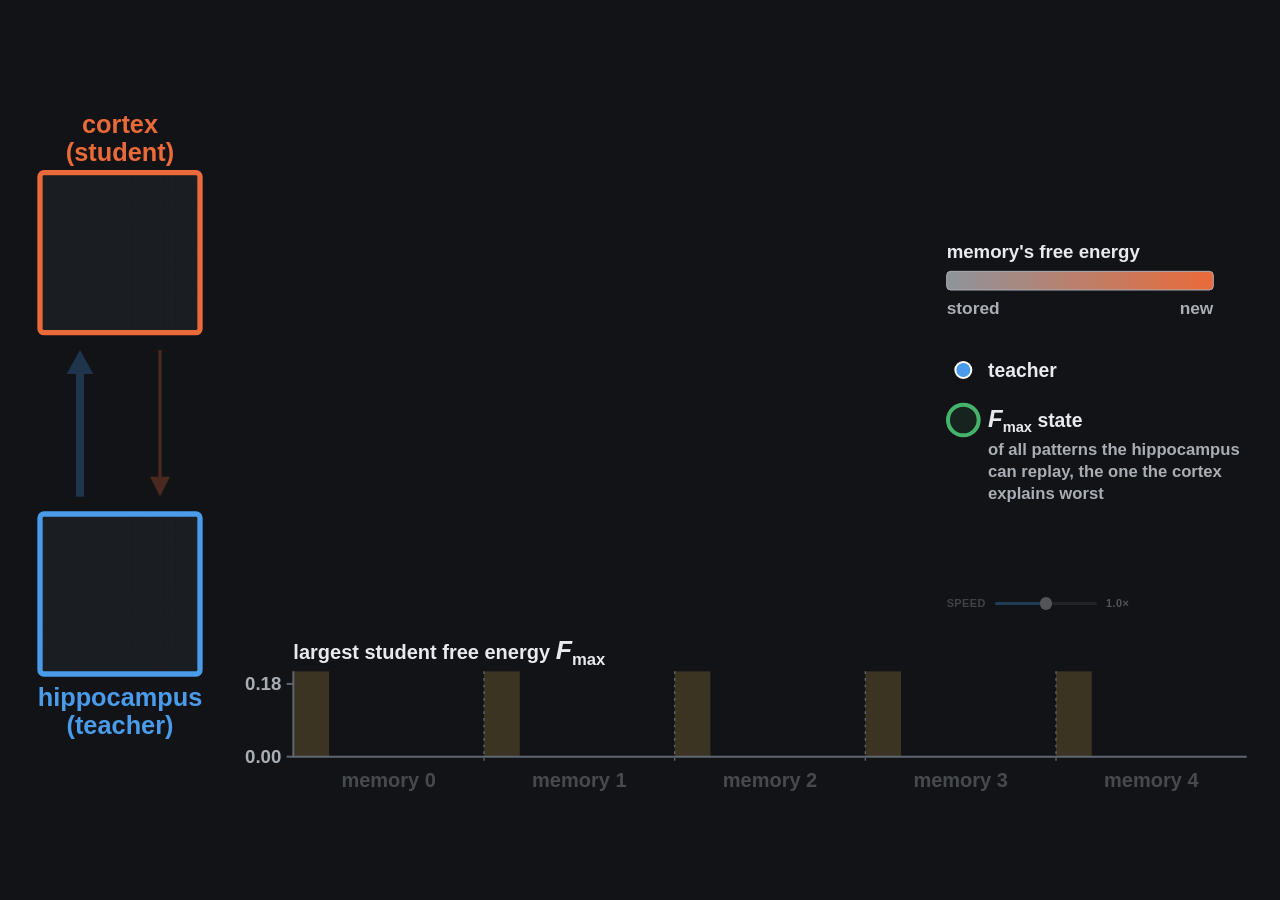
==== slides/fmax_tracking.html @ 04fae968 "first commit" ====
<!doctype html>
<html lang="en">
<head>
  <meta charset="utf-8">
  <meta name="viewport" content="width=device-width, initial-scale=1">
  <title>F_max tracking</title>
  <meta name="description" content="Teacher (hippocampus) activity tracks the largest student (cortex) free energy; plasticity removes it. Per memory: click to add it, click to climb to F_max, click to resume learning.">
  <link rel="stylesheet" href="css/fmax-player.css">
  <style>
    html, body { margin: 0; height: 100%; background: #111316; overflow: hidden; }
    body[data-theme="light"] { background: #FFFFFF; }
    .stage {
      position: absolute; inset: 0; display: flex; align-items: center; justify-content: center;
    }
    /* largest 16:9 box that fits the window */
    .stage .fmax-player { width: min(100vw, calc(100vh * 16 / 9)); cursor: pointer; }
    .help {
      position: fixed; left: 50%; transform: translateX(-50%); top: 10px; margin: 0; white-space: nowrap;
      font: 600 14px "Inter", "Segoe UI", "Helvetica Neue", Arial, sans-serif;
      color: #A9AEB5; opacity: 0.85; transition: opacity 0.6s;
    }
    body[data-theme="light"] .help { color: #5F6670; }
    .help.faded { opacity: 0; }
    kbd { font: inherit; border: 1px solid currentColor; border-radius: 4px; padding: 0 5px; }
  </style>
</head>
<body data-theme="dark">
  <div class="stage">
    <div class="fmax-player" data-fmax="fmax_tracking" data-theme="dark"></div>
  </div>
  <p class="help">
    <kbd>→</kbd>/click next step (add memory, climb, learn) · <kbd>←</kbd> back · <kbd>A</kbd> autoplay ·
    <kbd>T</kbd> theme · <kbd>+</kbd>/<kbd>−</kbd> speed · <kbd>R</kbd> reset
  </p>

  <script src="media/interactive/fmax_tracking.data.js"></script>
  <script src="js/fmax-player.js"></script>
  <script>
    const elm = document.querySelector(".fmax-player");
    const player = elm._fmax;
    const help = document.querySelector(".help");
    const params = new URLSearchParams(location.search);
    const setTheme = (t) => { document.body.dataset.theme = t; player.setTheme(t); };
    if (params.get("theme") === "light") setTheme("light");
    if (params.has("speed")) player.setSpeed(parseFloat(params.get("speed")));
    if (params.has("autoplay")) { player.opts.loop = true; player.setAutoplay(true); }

    let fadeTimer;
    const poke = () => {
      help.classList.remove("faded");
      clearTimeout(fadeTimer);
      fadeTimer = setTimeout(() => help.classList.add("faded"), 4000);
    };
    poke();
    elm.addEventListener("click", (e) => { if (!e.target.closest(".fp-speed")) player.next(); });
    document.addEventListener("keydown", (e) => {
      const k = e.key;
      if (k === "ArrowRight" || k === " " || k === "PageDown" || k === "Enter") player.next();
      else if (k === "ArrowLeft" || k === "PageUp" || k === "Backspace") player.prev();
      else if (k === "a" || k === "A") { player.opts.loop = true; player.setAutoplay(!player.opts.autoplay); }
      else if (k === "t" || k === "T") setTheme(player.opts.theme === "dark" ? "light" : "dark");
      else if (k === "r" || k === "R") { player.setAutoplay(false); player.reset(); }
      else if (k === "+" || k === "=") player.setSpeed(player.opts.speed * 1.25);
      else if (k === "-" || k === "_") player.setSpeed(player.opts.speed / 1.25);
      else return;
      e.preventDefault();
      poke();
    });
  </script>
</body>
</html>
---- slides/css/fmax-player.css ----
/* Animation players (js/fmax-player.js, js/sphere-player.js). Colours live in the script (THEMES), mirroring
 * talk.css; this only sizes the player and styles its speed slider. */

:is(.fmax-player, .sphere-player) {
  position: relative;
  width: 100%;
  aspect-ratio: 16 / 9;
  container-type: inline-size;      /* slider sizes in cqw: 1cqw = 19.2px on the 1920 canvas */
  user-select: none;
  -webkit-user-select: none;
}
:is(.fmax-player, .sphere-player) > svg { display: block; width: 100%; height: 100%; }

/* in a slide: full bleed over the 1920x1080 canvas */
.reveal section :is(.fmax-player, .sphere-player) {
  position: absolute;
  inset: 0;
  width: auto;
  aspect-ratio: auto;
}
.reveal section .fragment:is(.fmax-step, .sphere-step) { position: absolute; width: 0; height: 0; overflow: hidden; }

/* the player has its own bottom-left note: hide the deck footer on its slide */
.reveal-viewport:has(section:is(.fmax-slide, .sphere-slide).present) .talk-footer { display: none; }

/* ---------- speed slider: faint until hovered (placed by the script, in cqw) ---------- */
:is(.fmax-player, .sphere-player) .fp-speed {
  position: absolute;
  display: flex;
  align-items: center;
  gap: 0.7cqw;
  padding: 0.45cqw 0.9cqw;
  border-radius: 99px;
  font: 700 0.85cqw/1 "Inter", "Segoe UI", "Helvetica Neue", Arial, sans-serif;
  letter-spacing: 0.04em;
  color: var(--fp-soft);
  opacity: 0.3;
  transition: opacity 0.3s ease, background-color 0.3s ease;
}
:is(.fmax-player, .sphere-player) .fp-speed:hover {
  opacity: 1;
  background: color-mix(in srgb, var(--fp-soft) 12%, transparent);
}
:is(.fmax-player, .sphere-player) .fp-speed-label { text-transform: uppercase; }
:is(.fmax-player, .sphere-player) .fp-speed-value {
  min-width: 3.2em;
  color: var(--fp-ink);
  font-variant-numeric: tabular-nums;
}

:is(.fmax-player, .sphere-player) .fp-speed input[type="range"] {
  -webkit-appearance: none;
  appearance: none;
  width: 8cqw;
  height: 1.2cqw;
  margin: 0;
  background: transparent;
  cursor: pointer;
  outline: none;
}
:is(.fmax-player, .sphere-player) .fp-speed input[type="range"]::-webkit-slider-runnable-track {
  height: 0.22cqw;
  border-radius: 99px;
  background: linear-gradient(to right, var(--fp-accent) var(--fp-fill, 50%),
                              color-mix(in srgb, var(--fp-soft) 35%, transparent) var(--fp-fill, 50%));
}
:is(.fmax-player, .sphere-player) .fp-speed input[type="range"]::-webkit-slider-thumb {
  -webkit-appearance: none;
  width: 0.95cqw;
  height: 0.95cqw;
  margin-top: -0.365cqw;
  border-radius: 50%;
  background: var(--fp-ink);
  border: none;
  transition: transform 0.15s ease;
}
:is(.fmax-player, .sphere-player) .fp-speed input[type="range"]:active::-webkit-slider-thumb { transform: scale(1.25); }
:is(.fmax-player, .sphere-player) .fp-speed input[type="range"]::-moz-range-track {
  height: 0.22cqw;
  border-radius: 99px;
  background: color-mix(in srgb, var(--fp-soft) 35%, transparent);
}
:is(.fmax-player, .sphere-player) .fp-speed input[type="range"]::-moz-range-progress {
  height: 0.22cqw;
  border-radius: 99px;
  background: var(--fp-accent);
}
:is(.fmax-player, .sphere-player) .fp-speed input[type="range"]::-moz-range-thumb {
  width: 0.95cqw;
  height: 0.95cqw;
  border-radius: 50%;
  background: var(--fp-ink);
  border: none;
}

/* PDF export: no controls */
.reveal.print-pdf .fp-speed,
html.print-pdf .fp-speed { display: none; }
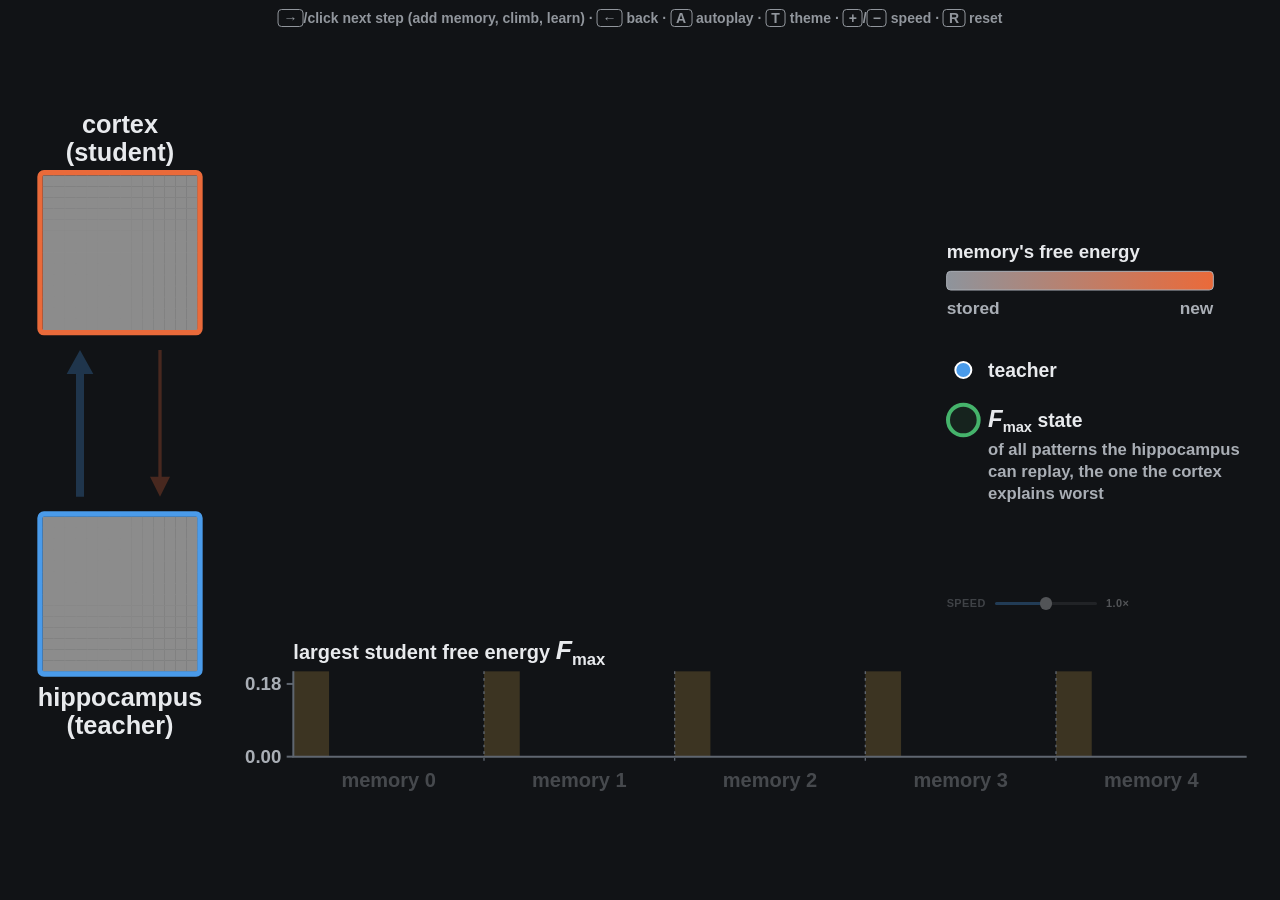
==== commit b6610f41: "revamp, flat sphere, less color, more diagrams" ====
--- a/slides/fmax_tracking.html
+++ b/slides/fmax_tracking.html
@@ -1,71 +1,71 @@
-<!doctype html>
-<html lang="en">
-<head>
-  <meta charset="utf-8">
-  <meta name="viewport" content="width=device-width, initial-scale=1">
-  <title>F_max tracking</title>
-  <meta name="description" content="Teacher (hippocampus) activity tracks the largest student (cortex) free energy; plasticity removes it. Per memory: click to add it, click to climb to F_max, click to resume learning.">
-  <link rel="stylesheet" href="css/fmax-player.css">
-  <style>
-    html, body { margin: 0; height: 100%; background: #111316; overflow: hidden; }
-    body[data-theme="light"] { background: #FFFFFF; }
-    .stage {
-      position: absolute; inset: 0; display: flex; align-items: center; justify-content: center;
-    }
-    /* largest 16:9 box that fits the window */
-    .stage .fmax-player { width: min(100vw, calc(100vh * 16 / 9)); cursor: pointer; }
-    .help {
-      position: fixed; left: 50%; transform: translateX(-50%); top: 10px; margin: 0; white-space: nowrap;
-      font: 600 14px "Inter", "Segoe UI", "Helvetica Neue", Arial, sans-serif;
-      color: #A9AEB5; opacity: 0.85; transition: opacity 0.6s;
-    }
-    body[data-theme="light"] .help { color: #5F6670; }
-    .help.faded { opacity: 0; }
-    kbd { font: inherit; border: 1px solid currentColor; border-radius: 4px; padding: 0 5px; }
-  </style>
-</head>
-<body data-theme="dark">
-  <div class="stage">
-    <div class="fmax-player" data-fmax="fmax_tracking" data-theme="dark"></div>
-  </div>
-  <p class="help">
-    <kbd>→</kbd>/click next step (add memory, climb, learn) · <kbd>←</kbd> back · <kbd>A</kbd> autoplay ·
-    <kbd>T</kbd> theme · <kbd>+</kbd>/<kbd>−</kbd> speed · <kbd>R</kbd> reset
-  </p>
-
-  <script src="media/interactive/fmax_tracking.data.js"></script>
-  <script src="js/fmax-player.js"></script>
-  <script>
-    const elm = document.querySelector(".fmax-player");
-    const player = elm._fmax;
-    const help = document.querySelector(".help");
-    const params = new URLSearchParams(location.search);
-    const setTheme = (t) => { document.body.dataset.theme = t; player.setTheme(t); };
-    if (params.get("theme") === "light") setTheme("light");
-    if (params.has("speed")) player.setSpeed(parseFloat(params.get("speed")));
-    if (params.has("autoplay")) { player.opts.loop = true; player.setAutoplay(true); }
-
-    let fadeTimer;
-    const poke = () => {
-      help.classList.remove("faded");
-      clearTimeout(fadeTimer);
-      fadeTimer = setTimeout(() => help.classList.add("faded"), 4000);
-    };
-    poke();
-    elm.addEventListener("click", (e) => { if (!e.target.closest(".fp-speed")) player.next(); });
-    document.addEventListener("keydown", (e) => {
-      const k = e.key;
-      if (k === "ArrowRight" || k === " " || k === "PageDown" || k === "Enter") player.next();
-      else if (k === "ArrowLeft" || k === "PageUp" || k === "Backspace") player.prev();
-      else if (k === "a" || k === "A") { player.opts.loop = true; player.setAutoplay(!player.opts.autoplay); }
-      else if (k === "t" || k === "T") setTheme(player.opts.theme === "dark" ? "light" : "dark");
-      else if (k === "r" || k === "R") { player.setAutoplay(false); player.reset(); }
-      else if (k === "+" || k === "=") player.setSpeed(player.opts.speed * 1.25);
-      else if (k === "-" || k === "_") player.setSpeed(player.opts.speed / 1.25);
-      else return;
-      e.preventDefault();
-      poke();
-    });
-  </script>
-</body>
-</html>
+<!doctype html>
+<html lang="en">
+<head>
+  <meta charset="utf-8">
+  <meta name="viewport" content="width=device-width, initial-scale=1">
+  <title>F_max tracking</title>
+  <meta name="description" content="Teacher (hippocampus) activity tracks the largest student (cortex) free energy; plasticity removes it. Per memory: click to add it, click to climb to F_max, click to resume learning.">
+  <link rel="stylesheet" href="css/fmax-player.css">
+  <style>
+    html, body { margin: 0; height: 100%; background: #111316; overflow: hidden; }
+    body[data-theme="light"] { background: #FFFFFF; }
+    .stage {
+      position: absolute; inset: 0; display: flex; align-items: center; justify-content: center;
+    }
+    /* largest 16:9 box that fits the window */
+    .stage .fmax-player { width: min(100vw, calc(100vh * 16 / 9)); cursor: pointer; }
+    .help {
+      position: fixed; left: 50%; transform: translateX(-50%); top: 10px; margin: 0; white-space: nowrap;
+      font: 600 14px "Inter", "Segoe UI", "Helvetica Neue", Arial, sans-serif;
+      color: #A9AEB5; opacity: 0.85; transition: opacity 0.6s;
+    }
+    body[data-theme="light"] .help { color: #5F6670; }
+    .help.faded { opacity: 0; }
+    kbd { font: inherit; border: 1px solid currentColor; border-radius: 4px; padding: 0 5px; }
+  </style>
+</head>
+<body data-theme="dark">
+  <div class="stage">
+    <div class="fmax-player" data-fmax="fmax_tracking" data-theme="dark"></div>
+  </div>
+  <p class="help">
+    <kbd>→</kbd>/click next step (add memory, climb, learn) · <kbd>←</kbd> back · <kbd>A</kbd> autoplay ·
+    <kbd>T</kbd> theme · <kbd>+</kbd>/<kbd>−</kbd> speed · <kbd>R</kbd> reset
+  </p>
+
+  <script src="media/interactive/fmax_tracking.data.js"></script>
+  <script src="js/fmax-player.js"></script>
+  <script>
+    const elm = document.querySelector(".fmax-player");
+    const player = elm._fmax;
+    const help = document.querySelector(".help");
+    const params = new URLSearchParams(location.search);
+    const setTheme = (t) => { document.body.dataset.theme = t; player.setTheme(t); };
+    if (params.get("theme") === "light") setTheme("light");
+    if (params.has("speed")) player.setSpeed(parseFloat(params.get("speed")));
+    if (params.has("autoplay")) { player.opts.loop = true; player.setAutoplay(true); }
+
+    let fadeTimer;
+    const poke = () => {
+      help.classList.remove("faded");
+      clearTimeout(fadeTimer);
+      fadeTimer = setTimeout(() => help.classList.add("faded"), 4000);
+    };
+    poke();
+    elm.addEventListener("click", (e) => { if (!e.target.closest(".fp-speed")) player.next(); });
+    document.addEventListener("keydown", (e) => {
+      const k = e.key;
+      if (k === "ArrowRight" || k === " " || k === "PageDown" || k === "Enter") player.next();
+      else if (k === "ArrowLeft" || k === "PageUp" || k === "Backspace") player.prev();
+      else if (k === "a" || k === "A") { player.opts.loop = true; player.setAutoplay(!player.opts.autoplay); }
+      else if (k === "t" || k === "T") setTheme(player.opts.theme === "dark" ? "light" : "dark");
+      else if (k === "r" || k === "R") { player.setAutoplay(false); player.reset(); }
+      else if (k === "+" || k === "=") player.setSpeed(player.opts.speed * 1.25);
+      else if (k === "-" || k === "_") player.setSpeed(player.opts.speed / 1.25);
+      else return;
+      e.preventDefault();
+      poke();
+    });
+  </script>
+</body>
+</html>
--- a/slides/css/fmax-player.css
+++ b/slides/css/fmax-player.css
@@ -93,6 +93,56 @@
   border: none;
 }
 
+/* ---------- sphere player: speed slider + "centre on state" toggle side by side ---------- */
+.sphere-player .fp-controls {
+  position: absolute;
+  display: flex;
+  align-items: center;
+  gap: 1cqw;
+}
+.sphere-player .fp-controls .fp-speed { position: static; }
+.sphere-player .fp-toggle {
+  display: flex;
+  align-items: center;
+  gap: 0.6cqw;
+  padding: 0.45cqw 0.9cqw;
+  border: none;
+  border-radius: 99px;
+  background: transparent;
+  font: 700 0.85cqw/1 "Inter", "Segoe UI", "Helvetica Neue", Arial, sans-serif;
+  letter-spacing: 0.04em;
+  text-transform: uppercase;
+  color: var(--fp-soft);
+  cursor: pointer;
+  opacity: 0.45;
+  transition: opacity 0.3s ease, background-color 0.3s ease;
+}
+.sphere-player .fp-toggle:hover {
+  opacity: 1;
+  background: color-mix(in srgb, var(--fp-soft) 12%, transparent);
+}
+.sphere-player .fp-switch {
+  position: relative;
+  width: 1.9cqw;
+  height: 1cqw;
+  border-radius: 99px;
+  background: color-mix(in srgb, var(--fp-soft) 35%, transparent);
+  transition: background-color 0.2s ease;
+}
+.sphere-player .fp-switch::after {
+  content: "";
+  position: absolute;
+  top: 0.12cqw;
+  left: 0.12cqw;
+  width: 0.76cqw;
+  height: 0.76cqw;
+  border-radius: 50%;
+  background: var(--fp-ink);
+  transition: transform 0.2s ease;
+}
+.sphere-player .fp-toggle.on .fp-switch { background: var(--fp-accent); }
+.sphere-player .fp-toggle.on .fp-switch::after { transform: translateX(0.9cqw); background: #fff; }
+
 /* PDF export: no controls */
-.reveal.print-pdf .fp-speed,
-html.print-pdf .fp-speed { display: none; }
+.reveal.print-pdf :is(.fp-speed, .fp-controls),
+html.print-pdf :is(.fp-speed, .fp-controls) { display: none; }
